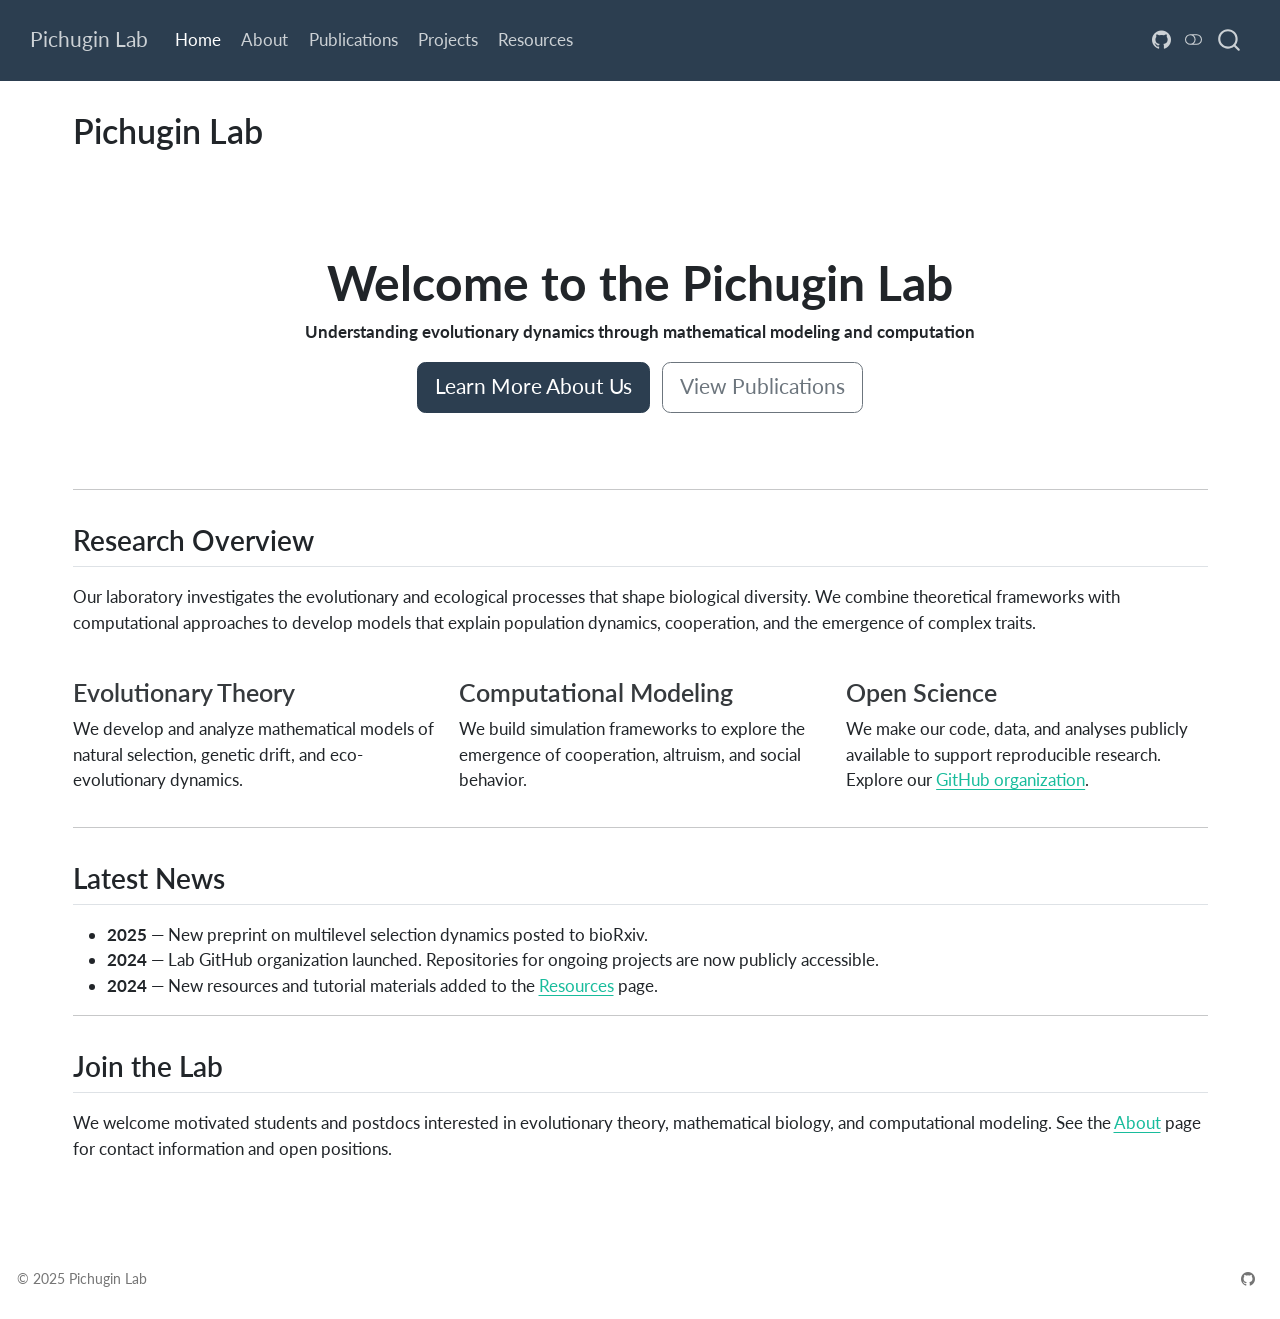
==== docs/index.html @ e521b0f9 "Add Quarto lab website with homepage, about, publications, projects, and resources pages Agent-Logs-" ====
<!DOCTYPE html>
<html xmlns="http://www.w3.org/1999/xhtml" lang="en" xml:lang="en"><head>

<meta charset="utf-8">
<meta name="generator" content="quarto-1.6.39">

<meta name="viewport" content="width=device-width, initial-scale=1.0, user-scalable=yes">


<title>Pichugin Lab</title>
<style>
code{white-space: pre-wrap;}
span.smallcaps{font-variant: small-caps;}
div.columns{display: flex; gap: min(4vw, 1.5em);}
div.column{flex: auto; overflow-x: auto;}
div.hanging-indent{margin-left: 1.5em; text-indent: -1.5em;}
ul.task-list{list-style: none;}
ul.task-list li input[type="checkbox"] {
  width: 0.8em;
  margin: 0 0.8em 0.2em -1em; /* quarto-specific, see https://github.com/quarto-dev/quarto-cli/issues/4556 */ 
  vertical-align: middle;
}
</style>


<script src="site_libs/quarto-nav/quarto-nav.js"></script>
<script src="site_libs/quarto-nav/headroom.min.js"></script>
<script src="site_libs/clipboard/clipboard.min.js"></script>
<script src="site_libs/quarto-search/autocomplete.umd.js"></script>
<script src="site_libs/quarto-search/fuse.min.js"></script>
<script src="site_libs/quarto-search/quarto-search.js"></script>
<meta name="quarto:offset" content="./">
<link href="./images/favicon.ico" rel="icon">
<script src="site_libs/quarto-html/quarto.js"></script>
<script src="site_libs/quarto-html/popper.min.js"></script>
<script src="site_libs/quarto-html/tippy.umd.min.js"></script>
<script src="site_libs/quarto-html/anchor.min.js"></script>
<link href="site_libs/quarto-html/tippy.css" rel="stylesheet">
<link href="site_libs/quarto-html/quarto-syntax-highlighting-e26003cea8cd680ca0c55a263523d882.css" rel="stylesheet" class="quarto-color-scheme" id="quarto-text-highlighting-styles">
<link href="site_libs/quarto-html/quarto-syntax-highlighting-dark-d166b450ba5a8e9f7a0ab969bf6592c1.css" rel="prefetch" class="quarto-color-scheme quarto-color-alternate" id="quarto-text-highlighting-styles">
<script src="site_libs/bootstrap/bootstrap.min.js"></script>
<link href="site_libs/bootstrap/bootstrap-icons.css" rel="stylesheet">
<link href="site_libs/bootstrap/bootstrap-6b43ec1ba5dce2156eb7570b5c48d693.min.css" rel="stylesheet" append-hash="true" class="quarto-color-scheme" id="quarto-bootstrap" data-mode="light">
<link href="site_libs/bootstrap/bootstrap-dark-d7fc1a17ae48a5821e6067694a65cfa2.min.css" rel="prefetch" append-hash="true" class="quarto-color-scheme quarto-color-alternate" id="quarto-bootstrap" data-mode="dark">
<script id="quarto-search-options" type="application/json">{
  "location": "navbar",
  "copy-button": false,
  "collapse-after": 3,
  "panel-placement": "end",
  "type": "overlay",
  "limit": 50,
  "keyboard-shortcut": [
    "f",
    "/",
    "s"
  ],
  "show-item-context": false,
  "language": {
    "search-no-results-text": "No results",
    "search-matching-documents-text": "matching documents",
    "search-copy-link-title": "Copy link to search",
    "search-hide-matches-text": "Hide additional matches",
    "search-more-match-text": "more match in this document",
    "search-more-matches-text": "more matches in this document",
    "search-clear-button-title": "Clear",
    "search-text-placeholder": "",
    "search-detached-cancel-button-title": "Cancel",
    "search-submit-button-title": "Submit",
    "search-label": "Search"
  }
}</script>


<link rel="stylesheet" href="styles.css">
</head>

<body class="nav-fixed">

<div id="quarto-search-results"></div>
  <header id="quarto-header" class="headroom fixed-top">
    <nav class="navbar navbar-expand-lg " data-bs-theme="dark">
      <div class="navbar-container container-fluid">
      <div class="navbar-brand-container mx-auto">
    <a class="navbar-brand" href="./index.html">
    <span class="navbar-title">Pichugin Lab</span>
    </a>
  </div>
            <div id="quarto-search" class="" title="Search"></div>
          <button class="navbar-toggler" type="button" data-bs-toggle="collapse" data-bs-target="#navbarCollapse" aria-controls="navbarCollapse" role="menu" aria-expanded="false" aria-label="Toggle navigation" onclick="if (window.quartoToggleHeadroom) { window.quartoToggleHeadroom(); }">
  <span class="navbar-toggler-icon"></span>
</button>
          <div class="collapse navbar-collapse" id="navbarCollapse">
            <ul class="navbar-nav navbar-nav-scroll me-auto">
  <li class="nav-item">
    <a class="nav-link active" href="./index.html" aria-current="page"> 
<span class="menu-text">Home</span></a>
  </li>  
  <li class="nav-item">
    <a class="nav-link" href="./about.html"> 
<span class="menu-text">About</span></a>
  </li>  
  <li class="nav-item">
    <a class="nav-link" href="./publications.html"> 
<span class="menu-text">Publications</span></a>
  </li>  
  <li class="nav-item">
    <a class="nav-link" href="./projects.html"> 
<span class="menu-text">Projects</span></a>
  </li>  
  <li class="nav-item">
    <a class="nav-link" href="./resources.html"> 
<span class="menu-text">Resources</span></a>
  </li>  
</ul>
            <ul class="navbar-nav navbar-nav-scroll ms-auto">
  <li class="nav-item compact">
    <a class="nav-link" href="https://github.com/Pichugin-Lab"> <i class="bi bi-github" role="img" aria-label="GitHub">
</i> 
<span class="menu-text"></span></a>
  </li>  
</ul>
          </div> <!-- /navcollapse -->
            <div class="quarto-navbar-tools">
  <a href="" class="quarto-color-scheme-toggle quarto-navigation-tool  px-1" onclick="window.quartoToggleColorScheme(); return false;" title="Toggle dark mode"><i class="bi"></i></a>
</div>
      </div> <!-- /container-fluid -->
    </nav>
</header>
<!-- content -->
<div id="quarto-content" class="quarto-container page-columns page-rows-contents page-layout-full page-navbar">
<!-- sidebar -->
<!-- margin-sidebar -->
    
<!-- main -->
<main class="content column-page" id="quarto-document-content">

<header id="title-block-header" class="quarto-title-block default">
<div class="quarto-title">
<h1 class="title">Pichugin Lab</h1>
</div>



<div class="quarto-title-meta column-page">

    
  
    
  </div>
  


</header>


<section id="welcome-to-the-pichugin-lab" class="level1 hero">
<h1>Welcome to the Pichugin Lab</h1>
<p><strong>Understanding evolutionary dynamics through mathematical modeling and computation</strong></p>
<p><a href="./about.html" class="btn btn-primary btn-lg me-2">Learn More About Us</a> <a href="./publications.html" class="btn btn-outline-secondary btn-lg">View Publications</a></p>
</section>
<hr>
<section id="research-overview" class="level2">
<h2 class="anchored" data-anchor-id="research-overview">Research Overview</h2>
<p>Our laboratory investigates the evolutionary and ecological processes that shape biological diversity. We combine theoretical frameworks with computational approaches to develop models that explain population dynamics, cooperation, and the emergence of complex traits.</p>
<div class="grid">
<section id="evolutionary-theory" class="level3 g-col-12 g-col-md-4">
<h3 class="anchored" data-anchor-id="evolutionary-theory">Evolutionary Theory</h3>
<p>We develop and analyze mathematical models of natural selection, genetic drift, and eco-evolutionary dynamics.</p>
</section>
<section id="computational-modeling" class="level3 g-col-12 g-col-md-4">
<h3 class="anchored" data-anchor-id="computational-modeling">Computational Modeling</h3>
<p>We build simulation frameworks to explore the emergence of cooperation, altruism, and social behavior.</p>
</section>
<section id="open-science" class="level3 g-col-12 g-col-md-4">
<h3 class="anchored" data-anchor-id="open-science">Open Science</h3>
<p>We make our code, data, and analyses publicly available to support reproducible research. Explore our <a href="https://github.com/Pichugin-Lab">GitHub organization</a>.</p>
</section>
</div>
<hr>
</section>
<section id="latest-news" class="level2">
<h2 class="anchored" data-anchor-id="latest-news">Latest News</h2>
<ul>
<li><strong>2025</strong> — New preprint on multilevel selection dynamics posted to bioRxiv.</li>
<li><strong>2024</strong> — Lab GitHub organization launched. Repositories for ongoing projects are now publicly accessible.</li>
<li><strong>2024</strong> — New resources and tutorial materials added to the <a href="./resources.html">Resources</a> page.</li>
</ul>
<hr>
</section>
<section id="join-the-lab" class="level2">
<h2 class="anchored" data-anchor-id="join-the-lab">Join the Lab</h2>
<p>We welcome motivated students and postdocs interested in evolutionary theory, mathematical biology, and computational modeling. See the <a href="./about.html">About</a> page for contact information and open positions.</p>


</section>

</main> <!-- /main -->
<script id="quarto-html-after-body" type="application/javascript">
window.document.addEventListener("DOMContentLoaded", function (event) {
  const toggleBodyColorMode = (bsSheetEl) => {
    const mode = bsSheetEl.getAttribute("data-mode");
    const bodyEl = window.document.querySelector("body");
    if (mode === "dark") {
      bodyEl.classList.add("quarto-dark");
      bodyEl.classList.remove("quarto-light");
    } else {
      bodyEl.classList.add("quarto-light");
      bodyEl.classList.remove("quarto-dark");
    }
  }
  const toggleBodyColorPrimary = () => {
    const bsSheetEl = window.document.querySelector("link#quarto-bootstrap");
    if (bsSheetEl) {
      toggleBodyColorMode(bsSheetEl);
    }
  }
  toggleBodyColorPrimary();  
  const disableStylesheet = (stylesheets) => {
    for (let i=0; i < stylesheets.length; i++) {
      const stylesheet = stylesheets[i];
      stylesheet.rel = 'prefetch';
    }
  }
  const enableStylesheet = (stylesheets) => {
    for (let i=0; i < stylesheets.length; i++) {
      const stylesheet = stylesheets[i];
      stylesheet.rel = 'stylesheet';
    }
  }
  const manageTransitions = (selector, allowTransitions) => {
    const els = window.document.querySelectorAll(selector);
    for (let i=0; i < els.length; i++) {
      const el = els[i];
      if (allowTransitions) {
        el.classList.remove('notransition');
      } else {
        el.classList.add('notransition');
      }
    }
  }
  const toggleGiscusIfUsed = (isAlternate, darkModeDefault) => {
    const baseTheme = document.querySelector('#giscus-base-theme')?.value ?? 'light';
    const alternateTheme = document.querySelector('#giscus-alt-theme')?.value ?? 'dark';
    let newTheme = '';
    if(darkModeDefault) {
      newTheme = isAlternate ? baseTheme : alternateTheme;
    } else {
      newTheme = isAlternate ? alternateTheme : baseTheme;
    }
    const changeGiscusTheme = () => {
      // From: https://github.com/giscus/giscus/issues/336
      const sendMessage = (message) => {
        const iframe = document.querySelector('iframe.giscus-frame');
        if (!iframe) return;
        iframe.contentWindow.postMessage({ giscus: message }, 'https://giscus.app');
      }
      sendMessage({
        setConfig: {
          theme: newTheme
        }
      });
    }
    const isGiscussLoaded = window.document.querySelector('iframe.giscus-frame') !== null;
    if (isGiscussLoaded) {
      changeGiscusTheme();
    }
  }
  const toggleColorMode = (alternate) => {
    // Switch the stylesheets
    const alternateStylesheets = window.document.querySelectorAll('link.quarto-color-scheme.quarto-color-alternate');
    manageTransitions('#quarto-margin-sidebar .nav-link', false);
    if (alternate) {
      enableStylesheet(alternateStylesheets);
      for (const sheetNode of alternateStylesheets) {
        if (sheetNode.id === "quarto-bootstrap") {
          toggleBodyColorMode(sheetNode);
        }
      }
    } else {
      disableStylesheet(alternateStylesheets);
      toggleBodyColorPrimary();
    }
    manageTransitions('#quarto-margin-sidebar .nav-link', true);
    // Switch the toggles
    const toggles = window.document.querySelectorAll('.quarto-color-scheme-toggle');
    for (let i=0; i < toggles.length; i++) {
      const toggle = toggles[i];
      if (toggle) {
        if (alternate) {
          toggle.classList.add("alternate");     
        } else {
          toggle.classList.remove("alternate");
        }
      }
    }
    // Hack to workaround the fact that safari doesn't
    // properly recolor the scrollbar when toggling (#1455)
    if (navigator.userAgent.indexOf('Safari') > 0 && navigator.userAgent.indexOf('Chrome') == -1) {
      manageTransitions("body", false);
      window.scrollTo(0, 1);
      setTimeout(() => {
        window.scrollTo(0, 0);
        manageTransitions("body", true);
      }, 40);  
    }
  }
  const isFileUrl = () => { 
    return window.location.protocol === 'file:';
  }
  const hasAlternateSentinel = () => {  
    let styleSentinel = getColorSchemeSentinel();
    if (styleSentinel !== null) {
      return styleSentinel === "alternate";
    } else {
      return false;
    }
  }
  const setStyleSentinel = (alternate) => {
    const value = alternate ? "alternate" : "default";
    if (!isFileUrl()) {
      window.localStorage.setItem("quarto-color-scheme", value);
    } else {
      localAlternateSentinel = value;
    }
  }
  const getColorSchemeSentinel = () => {
    if (!isFileUrl()) {
      const storageValue = window.localStorage.getItem("quarto-color-scheme");
      return storageValue != null ? storageValue : localAlternateSentinel;
    } else {
      return localAlternateSentinel;
    }
  }
  const darkModeDefault = false;
  let localAlternateSentinel = darkModeDefault ? 'alternate' : 'default';
  // Dark / light mode switch
  window.quartoToggleColorScheme = () => {
    // Read the current dark / light value 
    let toAlternate = !hasAlternateSentinel();
    toggleColorMode(toAlternate);
    setStyleSentinel(toAlternate);
    toggleGiscusIfUsed(toAlternate, darkModeDefault);
  };
  // Ensure there is a toggle, if there isn't float one in the top right
  if (window.document.querySelector('.quarto-color-scheme-toggle') === null) {
    const a = window.document.createElement('a');
    a.classList.add('top-right');
    a.classList.add('quarto-color-scheme-toggle');
    a.href = "";
    a.onclick = function() { try { window.quartoToggleColorScheme(); } catch {} return false; };
    const i = window.document.createElement("i");
    i.classList.add('bi');
    a.appendChild(i);
    window.document.body.appendChild(a);
  }
  // Switch to dark mode if need be
  if (hasAlternateSentinel()) {
    toggleColorMode(true);
  } else {
    toggleColorMode(false);
  }
  const icon = "";
  const anchorJS = new window.AnchorJS();
  anchorJS.options = {
    placement: 'right',
    icon: icon
  };
  anchorJS.add('.anchored');
  const isCodeAnnotation = (el) => {
    for (const clz of el.classList) {
      if (clz.startsWith('code-annotation-')) {                     
        return true;
      }
    }
    return false;
  }
  const onCopySuccess = function(e) {
    // button target
    const button = e.trigger;
    // don't keep focus
    button.blur();
    // flash "checked"
    button.classList.add('code-copy-button-checked');
    var currentTitle = button.getAttribute("title");
    button.setAttribute("title", "Copied!");
    let tooltip;
    if (window.bootstrap) {
      button.setAttribute("data-bs-toggle", "tooltip");
      button.setAttribute("data-bs-placement", "left");
      button.setAttribute("data-bs-title", "Copied!");
      tooltip = new bootstrap.Tooltip(button, 
        { trigger: "manual", 
          customClass: "code-copy-button-tooltip",
          offset: [0, -8]});
      tooltip.show();    
    }
    setTimeout(function() {
      if (tooltip) {
        tooltip.hide();
        button.removeAttribute("data-bs-title");
        button.removeAttribute("data-bs-toggle");
        button.removeAttribute("data-bs-placement");
      }
      button.setAttribute("title", currentTitle);
      button.classList.remove('code-copy-button-checked');
    }, 1000);
    // clear code selection
    e.clearSelection();
  }
  const getTextToCopy = function(trigger) {
      const codeEl = trigger.previousElementSibling.cloneNode(true);
      for (const childEl of codeEl.children) {
        if (isCodeAnnotation(childEl)) {
          childEl.remove();
        }
      }
      return codeEl.innerText;
  }
  const clipboard = new window.ClipboardJS('.code-copy-button:not([data-in-quarto-modal])', {
    text: getTextToCopy
  });
  clipboard.on('success', onCopySuccess);
  if (window.document.getElementById('quarto-embedded-source-code-modal')) {
    const clipboardModal = new window.ClipboardJS('.code-copy-button[data-in-quarto-modal]', {
      text: getTextToCopy,
      container: window.document.getElementById('quarto-embedded-source-code-modal')
    });
    clipboardModal.on('success', onCopySuccess);
  }
    var localhostRegex = new RegExp(/^(?:http|https):\/\/localhost\:?[0-9]*\//);
    var mailtoRegex = new RegExp(/^mailto:/);
      var filterRegex = new RegExp('/' + window.location.host + '/');
    var isInternal = (href) => {
        return filterRegex.test(href) || localhostRegex.test(href) || mailtoRegex.test(href);
    }
    // Inspect non-navigation links and adorn them if external
 	var links = window.document.querySelectorAll('a[href]:not(.nav-link):not(.navbar-brand):not(.toc-action):not(.sidebar-link):not(.sidebar-item-toggle):not(.pagination-link):not(.no-external):not([aria-hidden]):not(.dropdown-item):not(.quarto-navigation-tool):not(.about-link)');
    for (var i=0; i<links.length; i++) {
      const link = links[i];
      if (!isInternal(link.href)) {
        // undo the damage that might have been done by quarto-nav.js in the case of
        // links that we want to consider external
        if (link.dataset.originalHref !== undefined) {
          link.href = link.dataset.originalHref;
        }
      }
    }
  function tippyHover(el, contentFn, onTriggerFn, onUntriggerFn) {
    const config = {
      allowHTML: true,
      maxWidth: 500,
      delay: 100,
      arrow: false,
      appendTo: function(el) {
          return el.parentElement;
      },
      interactive: true,
      interactiveBorder: 10,
      theme: 'quarto',
      placement: 'bottom-start',
    };
    if (contentFn) {
      config.content = contentFn;
    }
    if (onTriggerFn) {
      config.onTrigger = onTriggerFn;
    }
    if (onUntriggerFn) {
      config.onUntrigger = onUntriggerFn;
    }
    window.tippy(el, config); 
  }
  const noterefs = window.document.querySelectorAll('a[role="doc-noteref"]');
  for (var i=0; i<noterefs.length; i++) {
    const ref = noterefs[i];
    tippyHover(ref, function() {
      // use id or data attribute instead here
      let href = ref.getAttribute('data-footnote-href') || ref.getAttribute('href');
      try { href = new URL(href).hash; } catch {}
      const id = href.replace(/^#\/?/, "");
      const note = window.document.getElementById(id);
      if (note) {
        return note.innerHTML;
      } else {
        return "";
      }
    });
  }
  const xrefs = window.document.querySelectorAll('a.quarto-xref');
  const processXRef = (id, note) => {
    // Strip column container classes
    const stripColumnClz = (el) => {
      el.classList.remove("page-full", "page-columns");
      if (el.children) {
        for (const child of el.children) {
          stripColumnClz(child);
        }
      }
    }
    stripColumnClz(note)
    if (id === null || id.startsWith('sec-')) {
      // Special case sections, only their first couple elements
      const container = document.createElement("div");
      if (note.children && note.children.length > 2) {
        container.appendChild(note.children[0].cloneNode(true));
        for (let i = 1; i < note.children.length; i++) {
          const child = note.children[i];
          if (child.tagName === "P" && child.innerText === "") {
            continue;
          } else {
            container.appendChild(child.cloneNode(true));
            break;
          }
        }
        if (window.Quarto?.typesetMath) {
          window.Quarto.typesetMath(container);
        }
        return container.innerHTML
      } else {
        if (window.Quarto?.typesetMath) {
          window.Quarto.typesetMath(note);
        }
        return note.innerHTML;
      }
    } else {
      // Remove any anchor links if they are present
      const anchorLink = note.querySelector('a.anchorjs-link');
      if (anchorLink) {
        anchorLink.remove();
      }
      if (window.Quarto?.typesetMath) {
        window.Quarto.typesetMath(note);
      }
      if (note.classList.contains("callout")) {
        return note.outerHTML;
      } else {
        return note.innerHTML;
      }
    }
  }
  for (var i=0; i<xrefs.length; i++) {
    const xref = xrefs[i];
    tippyHover(xref, undefined, function(instance) {
      instance.disable();
      let url = xref.getAttribute('href');
      let hash = undefined; 
      if (url.startsWith('#')) {
        hash = url;
      } else {
        try { hash = new URL(url).hash; } catch {}
      }
      if (hash) {
        const id = hash.replace(/^#\/?/, "");
        const note = window.document.getElementById(id);
        if (note !== null) {
          try {
            const html = processXRef(id, note.cloneNode(true));
            instance.setContent(html);
          } finally {
            instance.enable();
            instance.show();
          }
        } else {
          // See if we can fetch this
          fetch(url.split('#')[0])
          .then(res => res.text())
          .then(html => {
            const parser = new DOMParser();
            const htmlDoc = parser.parseFromString(html, "text/html");
            const note = htmlDoc.getElementById(id);
            if (note !== null) {
              const html = processXRef(id, note);
              instance.setContent(html);
            } 
          }).finally(() => {
            instance.enable();
            instance.show();
          });
        }
      } else {
        // See if we can fetch a full url (with no hash to target)
        // This is a special case and we should probably do some content thinning / targeting
        fetch(url)
        .then(res => res.text())
        .then(html => {
          const parser = new DOMParser();
          const htmlDoc = parser.parseFromString(html, "text/html");
          const note = htmlDoc.querySelector('main.content');
          if (note !== null) {
            // This should only happen for chapter cross references
            // (since there is no id in the URL)
            // remove the first header
            if (note.children.length > 0 && note.children[0].tagName === "HEADER") {
              note.children[0].remove();
            }
            const html = processXRef(null, note);
            instance.setContent(html);
          } 
        }).finally(() => {
          instance.enable();
          instance.show();
        });
      }
    }, function(instance) {
    });
  }
      let selectedAnnoteEl;
      const selectorForAnnotation = ( cell, annotation) => {
        let cellAttr = 'data-code-cell="' + cell + '"';
        let lineAttr = 'data-code-annotation="' +  annotation + '"';
        const selector = 'span[' + cellAttr + '][' + lineAttr + ']';
        return selector;
      }
      const selectCodeLines = (annoteEl) => {
        const doc = window.document;
        const targetCell = annoteEl.getAttribute("data-target-cell");
        const targetAnnotation = annoteEl.getAttribute("data-target-annotation");
        const annoteSpan = window.document.querySelector(selectorForAnnotation(targetCell, targetAnnotation));
        const lines = annoteSpan.getAttribute("data-code-lines").split(",");
        const lineIds = lines.map((line) => {
          return targetCell + "-" + line;
        })
        let top = null;
        let height = null;
        let parent = null;
        if (lineIds.length > 0) {
            //compute the position of the single el (top and bottom and make a div)
            const el = window.document.getElementById(lineIds[0]);
            top = el.offsetTop;
            height = el.offsetHeight;
            parent = el.parentElement.parentElement;
          if (lineIds.length > 1) {
            const lastEl = window.document.getElementById(lineIds[lineIds.length - 1]);
            const bottom = lastEl.offsetTop + lastEl.offsetHeight;
            height = bottom - top;
          }
          if (top !== null && height !== null && parent !== null) {
            // cook up a div (if necessary) and position it 
            let div = window.document.getElementById("code-annotation-line-highlight");
            if (div === null) {
              div = window.document.createElement("div");
              div.setAttribute("id", "code-annotation-line-highlight");
              div.style.position = 'absolute';
              parent.appendChild(div);
            }
            div.style.top = top - 2 + "px";
            div.style.height = height + 4 + "px";
            div.style.left = 0;
            let gutterDiv = window.document.getElementById("code-annotation-line-highlight-gutter");
            if (gutterDiv === null) {
              gutterDiv = window.document.createElement("div");
              gutterDiv.setAttribute("id", "code-annotation-line-highlight-gutter");
              gutterDiv.style.position = 'absolute';
              const codeCell = window.document.getElementById(targetCell);
              const gutter = codeCell.querySelector('.code-annotation-gutter');
              gutter.appendChild(gutterDiv);
            }
            gutterDiv.style.top = top - 2 + "px";
            gutterDiv.style.height = height + 4 + "px";
          }
          selectedAnnoteEl = annoteEl;
        }
      };
      const unselectCodeLines = () => {
        const elementsIds = ["code-annotation-line-highlight", "code-annotation-line-highlight-gutter"];
        elementsIds.forEach((elId) => {
          const div = window.document.getElementById(elId);
          if (div) {
            div.remove();
          }
        });
        selectedAnnoteEl = undefined;
      };
        // Handle positioning of the toggle
    window.addEventListener(
      "resize",
      throttle(() => {
        elRect = undefined;
        if (selectedAnnoteEl) {
          selectCodeLines(selectedAnnoteEl);
        }
      }, 10)
    );
    function throttle(fn, ms) {
    let throttle = false;
    let timer;
      return (...args) => {
        if(!throttle) { // first call gets through
            fn.apply(this, args);
            throttle = true;
        } else { // all the others get throttled
            if(timer) clearTimeout(timer); // cancel #2
            timer = setTimeout(() => {
              fn.apply(this, args);
              timer = throttle = false;
            }, ms);
        }
      };
    }
      // Attach click handler to the DT
      const annoteDls = window.document.querySelectorAll('dt[data-target-cell]');
      for (const annoteDlNode of annoteDls) {
        annoteDlNode.addEventListener('click', (event) => {
          const clickedEl = event.target;
          if (clickedEl !== selectedAnnoteEl) {
            unselectCodeLines();
            const activeEl = window.document.querySelector('dt[data-target-cell].code-annotation-active');
            if (activeEl) {
              activeEl.classList.remove('code-annotation-active');
            }
            selectCodeLines(clickedEl);
            clickedEl.classList.add('code-annotation-active');
          } else {
            // Unselect the line
            unselectCodeLines();
            clickedEl.classList.remove('code-annotation-active');
          }
        });
      }
  const findCites = (el) => {
    const parentEl = el.parentElement;
    if (parentEl) {
      const cites = parentEl.dataset.cites;
      if (cites) {
        return {
          el,
          cites: cites.split(' ')
        };
      } else {
        return findCites(el.parentElement)
      }
    } else {
      return undefined;
    }
  };
  var bibliorefs = window.document.querySelectorAll('a[role="doc-biblioref"]');
  for (var i=0; i<bibliorefs.length; i++) {
    const ref = bibliorefs[i];
    const citeInfo = findCites(ref);
    if (citeInfo) {
      tippyHover(citeInfo.el, function() {
        var popup = window.document.createElement('div');
        citeInfo.cites.forEach(function(cite) {
          var citeDiv = window.document.createElement('div');
          citeDiv.classList.add('hanging-indent');
          citeDiv.classList.add('csl-entry');
          var biblioDiv = window.document.getElementById('ref-' + cite);
          if (biblioDiv) {
            citeDiv.innerHTML = biblioDiv.innerHTML;
          }
          popup.appendChild(citeDiv);
        });
        return popup.innerHTML;
      });
    }
  }
});
</script>
</div> <!-- /content -->
<footer class="footer">
  <div class="nav-footer">
    <div class="nav-footer-left">
<p>© 2025 Pichugin Lab</p>
</div>   
    <div class="nav-footer-center">
      &nbsp;
    </div>
    <div class="nav-footer-right">
      <ul class="footer-items list-unstyled">
    <li class="nav-item compact">
    <a class="nav-link" href="https://github.com/Pichugin-Lab">
      <i class="bi bi-github" role="img">
</i> 
    </a>
  </li>  
</ul>
    </div>
  </div>
</footer>




</body></html>
---- docs/site_libs/quarto-html/tippy.css ----
.tippy-box[data-animation=fade][data-state=hidden]{opacity:0}[data-tippy-root]{max-width:calc(100vw - 10px)}.tippy-box{position:relative;background-color:#333;color:#fff;border-radius:4px;font-size:14px;line-height:1.4;white-space:normal;outline:0;transition-property:transform,visibility,opacity}.tippy-box[data-placement^=top]>.tippy-arrow{bottom:0}.tippy-box[data-placement^=top]>.tippy-arrow:before{bottom:-7px;left:0;border-width:8px 8px 0;border-top-color:initial;transform-origin:center top}.tippy-box[data-placement^=bottom]>.tippy-arrow{top:0}.tippy-box[data-placement^=bottom]>.tippy-arrow:before{top:-7px;left:0;border-width:0 8px 8px;border-bottom-color:initial;transform-origin:center bottom}.tippy-box[data-placement^=left]>.tippy-arrow{right:0}.tippy-box[data-placement^=left]>.tippy-arrow:before{border-width:8px 0 8px 8px;border-left-color:initial;right:-7px;transform-origin:center left}.tippy-box[data-placement^=right]>.tippy-arrow{left:0}.tippy-box[data-placement^=right]>.tippy-arrow:before{left:-7px;border-width:8px 8px 8px 0;border-right-color:initial;transform-origin:center right}.tippy-box[data-inertia][data-state=visible]{transition-timing-function:cubic-bezier(.54,1.5,.38,1.11)}.tippy-arrow{width:16px;height:16px;color:#333}.tippy-arrow:before{content:"";position:absolute;border-color:transparent;border-style:solid}.tippy-content{position:relative;padding:5px 9px;z-index:1}
---- docs/site_libs/quarto-html/quarto-syntax-highlighting-e26003cea8cd680ca0c55a263523d882.css ----
/* quarto syntax highlight colors */
:root {
  --quarto-hl-ot-color: #003B4F;
  --quarto-hl-at-color: #657422;
  --quarto-hl-ss-color: #20794D;
  --quarto-hl-an-color: #5E5E5E;
  --quarto-hl-fu-color: #4758AB;
  --quarto-hl-st-color: #20794D;
  --quarto-hl-cf-color: #003B4F;
  --quarto-hl-op-color: #5E5E5E;
  --quarto-hl-er-color: #AD0000;
  --quarto-hl-bn-color: #AD0000;
  --quarto-hl-al-color: #AD0000;
  --quarto-hl-va-color: #111111;
  --quarto-hl-bu-color: inherit;
  --quarto-hl-ex-color: inherit;
  --quarto-hl-pp-color: #AD0000;
  --quarto-hl-in-color: #5E5E5E;
  --quarto-hl-vs-color: #20794D;
  --quarto-hl-wa-color: #5E5E5E;
  --quarto-hl-do-color: #5E5E5E;
  --quarto-hl-im-color: #00769E;
  --quarto-hl-ch-color: #20794D;
  --quarto-hl-dt-color: #AD0000;
  --quarto-hl-fl-color: #AD0000;
  --quarto-hl-co-color: #5E5E5E;
  --quarto-hl-cv-color: #5E5E5E;
  --quarto-hl-cn-color: #8f5902;
  --quarto-hl-sc-color: #5E5E5E;
  --quarto-hl-dv-color: #AD0000;
  --quarto-hl-kw-color: #003B4F;
}

/* other quarto variables */
:root {
  --quarto-font-monospace: SFMono-Regular, Menlo, Monaco, Consolas, "Liberation Mono", "Courier New", monospace;
}

pre > code.sourceCode > span {
  color: #003B4F;
}

code span {
  color: #003B4F;
}

code.sourceCode > span {
  color: #003B4F;
}

div.sourceCode,
div.sourceCode pre.sourceCode {
  color: #003B4F;
}

code span.ot {
  color: #003B4F;
  font-style: inherit;
}

code span.at {
  color: #657422;
  font-style: inherit;
}

code span.ss {
  color: #20794D;
  font-style: inherit;
}

code span.an {
  color: #5E5E5E;
  font-style: inherit;
}

code span.fu {
  color: #4758AB;
  font-style: inherit;
}

code span.st {
  color: #20794D;
  font-style: inherit;
}

code span.cf {
  color: #003B4F;
  font-weight: bold;
  font-style: inherit;
}

code span.op {
  color: #5E5E5E;
  font-style: inherit;
}

code span.er {
  color: #AD0000;
  font-style: inherit;
}

code span.bn {
  color: #AD0000;
  font-style: inherit;
}

code span.al {
  color: #AD0000;
  font-style: inherit;
}

code span.va {
  color: #111111;
  font-style: inherit;
}

code span.bu {
  font-style: inherit;
}

code span.ex {
  font-style: inherit;
}

code span.pp {
  color: #AD0000;
  font-style: inherit;
}

code span.in {
  color: #5E5E5E;
  font-style: inherit;
}

code span.vs {
  color: #20794D;
  font-style: inherit;
}

code span.wa {
  color: #5E5E5E;
  font-style: italic;
}

code span.do {
  color: #5E5E5E;
  font-style: italic;
}

code span.im {
  color: #00769E;
  font-style: inherit;
}

code span.ch {
  color: #20794D;
  font-style: inherit;
}

code span.dt {
  color: #AD0000;
  font-style: inherit;
}

code span.fl {
  color: #AD0000;
  font-style: inherit;
}

code span.co {
  color: #5E5E5E;
  font-style: inherit;
}

code span.cv {
  color: #5E5E5E;
  font-style: italic;
}

code span.cn {
  color: #8f5902;
  font-style: inherit;
}

code span.sc {
  color: #5E5E5E;
  font-style: inherit;
}

code span.dv {
  color: #AD0000;
  font-style: inherit;
}

code span.kw {
  color: #003B4F;
  font-weight: bold;
  font-style: inherit;
}

.prevent-inlining {
  content: "</";
}

/*# sourceMappingURL=e90e9ab646ea9b1aaa61e089606e0f97.css.map */
---- docs/site_libs/quarto-html/quarto-syntax-highlighting-dark-d166b450ba5a8e9f7a0ab969bf6592c1.css ----
/* quarto syntax highlight colors */
:root {
  --quarto-hl-al-color: #f07178;
  --quarto-hl-an-color: #d4d0ab;
  --quarto-hl-at-color: #00e0e0;
  --quarto-hl-bn-color: #d4d0ab;
  --quarto-hl-bu-color: #abe338;
  --quarto-hl-ch-color: #abe338;
  --quarto-hl-co-color: #f8f8f2;
  --quarto-hl-cv-color: #ffd700;
  --quarto-hl-cn-color: #ffd700;
  --quarto-hl-cf-color: #ffa07a;
  --quarto-hl-dt-color: #ffa07a;
  --quarto-hl-dv-color: #d4d0ab;
  --quarto-hl-do-color: #f8f8f2;
  --quarto-hl-er-color: #f07178;
  --quarto-hl-ex-color: #00e0e0;
  --quarto-hl-fl-color: #d4d0ab;
  --quarto-hl-fu-color: #ffa07a;
  --quarto-hl-im-color: #abe338;
  --quarto-hl-in-color: #d4d0ab;
  --quarto-hl-kw-color: #ffa07a;
  --quarto-hl-op-color: #ffa07a;
  --quarto-hl-ot-color: #00e0e0;
  --quarto-hl-pp-color: #dcc6e0;
  --quarto-hl-re-color: #00e0e0;
  --quarto-hl-sc-color: #abe338;
  --quarto-hl-ss-color: #abe338;
  --quarto-hl-st-color: #abe338;
  --quarto-hl-va-color: #00e0e0;
  --quarto-hl-vs-color: #abe338;
  --quarto-hl-wa-color: #dcc6e0;
}

/* other quarto variables */
:root {
  --quarto-font-monospace: SFMono-Regular, Menlo, Monaco, Consolas, "Liberation Mono", "Courier New", monospace;
}

code span.al {
  background-color: #2a0f15;
  font-weight: bold;
  color: #f07178;
}

code span.an {
  color: #d4d0ab;
}

code span.at {
  color: #00e0e0;
}

code span.bn {
  color: #d4d0ab;
}

code span.bu {
  color: #abe338;
}

code span.ch {
  color: #abe338;
}

code span.co {
  font-style: italic;
  color: #f8f8f2;
}

code span.cv {
  color: #ffd700;
}

code span.cn {
  color: #ffd700;
}

code span.cf {
  font-weight: bold;
  color: #ffa07a;
}

code span.dt {
  color: #ffa07a;
}

code span.dv {
  color: #d4d0ab;
}

code span.do {
  color: #f8f8f2;
}

code span.er {
  color: #f07178;
  text-decoration: underline;
}

code span.ex {
  font-weight: bold;
  color: #00e0e0;
}

code span.fl {
  color: #d4d0ab;
}

code span.fu {
  color: #ffa07a;
}

code span.im {
  color: #abe338;
}

code span.in {
  color: #d4d0ab;
}

code span.kw {
  font-weight: bold;
  color: #ffa07a;
}

pre > code.sourceCode > span {
  color: #f8f8f2;
}

code span {
  color: #f8f8f2;
}

code.sourceCode > span {
  color: #f8f8f2;
}

div.sourceCode,
div.sourceCode pre.sourceCode {
  color: #f8f8f2;
}

code span.op {
  color: #ffa07a;
}

code span.ot {
  color: #00e0e0;
}

code span.pp {
  color: #dcc6e0;
}

code span.re {
  background-color: #f8f8f2;
  color: #00e0e0;
}

code span.sc {
  color: #abe338;
}

code span.ss {
  color: #abe338;
}

code span.st {
  color: #abe338;
}

code span.va {
  color: #00e0e0;
}

code span.vs {
  color: #abe338;
}

code span.wa {
  color: #dcc6e0;
}

.prevent-inlining {
  content: "</";
}

/*# sourceMappingURL=72bb05760472c1bb0bbb1d76e21bc2a0.css.map */
---- docs/styles.css ----
/* Pichugin Lab — custom styles */

/* ── Navbar ── */
.navbar {
  border-bottom: 2px solid var(--bs-primary);
}

/* ── Hero / landing section ── */
.hero {
  padding: 3rem 0 2.5rem;
  text-align: center;
}

.hero h1 {
  font-size: 2.8rem;
  font-weight: 700;
  margin-bottom: 0.5rem;
}

.hero .lead {
  font-size: 1.25rem;
  color: #555;
}

/* ── Cards ── */
.card {
  transition: box-shadow 0.2s ease;
}

.card:hover {
  box-shadow: 0 4px 16px rgba(0, 0, 0, 0.12);
}

/* ── Section headings ── */
h2.section-title {
  border-bottom: 2px solid var(--bs-primary);
  padding-bottom: 0.4rem;
  margin-bottom: 1.5rem;
}

/* ── Publication list ── */
.publication-entry {
  margin-bottom: 1.5rem;
  padding-bottom: 1.5rem;
  border-bottom: 1px solid #dee2e6;
}

.publication-entry:last-child {
  border-bottom: none;
}

/* ── Resource badges ── */
.badge-resource {
  font-size: 0.75rem;
  margin-right: 4px;
}
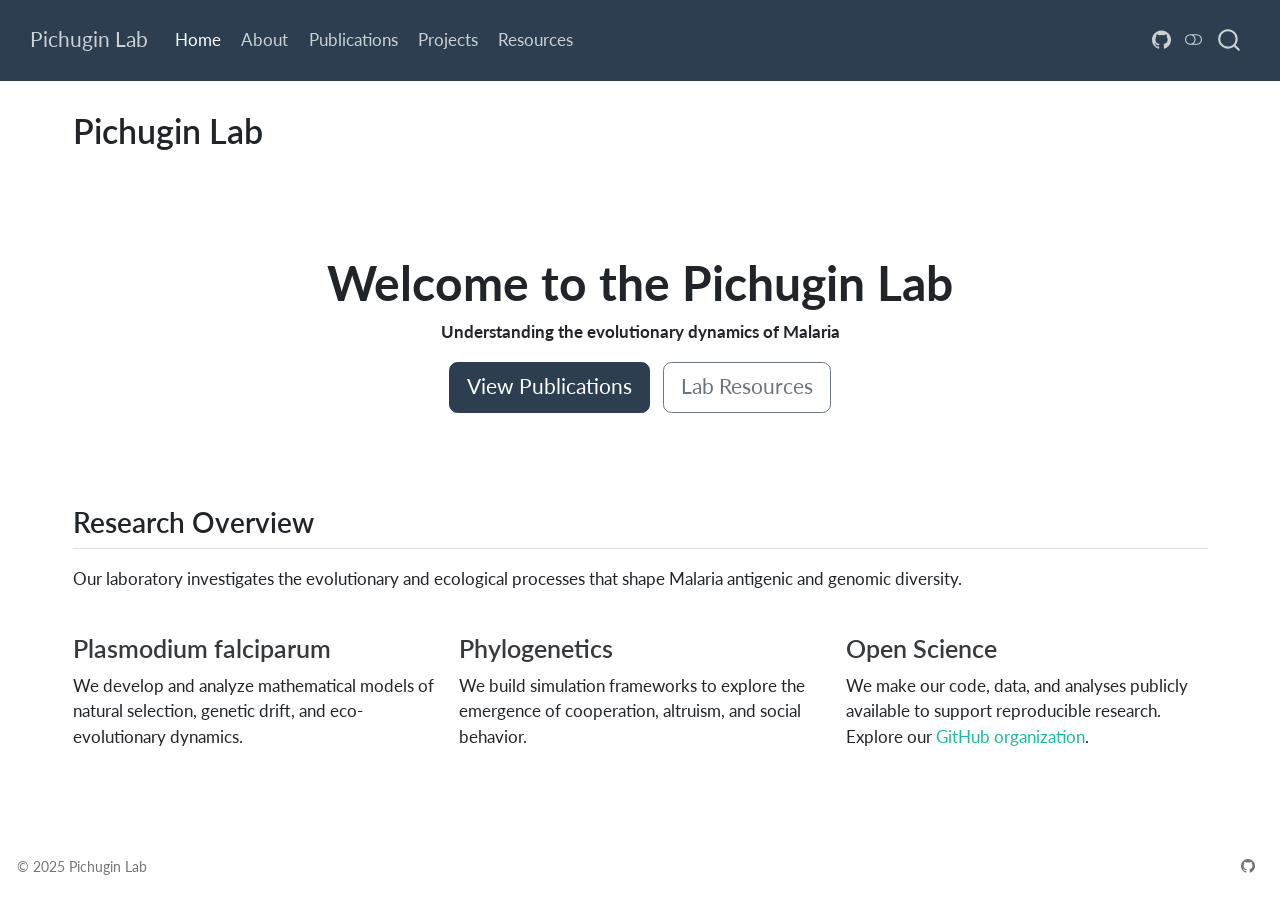
==== commit a8d4db52: "add resources" ====
--- a/docs/index.html
+++ b/docs/index.html
@@ -2,7 +2,7 @@
 <html xmlns="http://www.w3.org/1999/xhtml" lang="en" xml:lang="en"><head>
 
 <meta charset="utf-8">
-<meta name="generator" content="quarto-1.6.39">
+<meta name="generator" content="quarto-1.6.37">
 
 <meta name="viewport" content="width=device-width, initial-scale=1.0, user-scalable=yes">
 
@@ -36,12 +36,12 @@
 <script src="site_libs/quarto-html/tippy.umd.min.js"></script>
 <script src="site_libs/quarto-html/anchor.min.js"></script>
 <link href="site_libs/quarto-html/tippy.css" rel="stylesheet">
-<link href="site_libs/quarto-html/quarto-syntax-highlighting-e26003cea8cd680ca0c55a263523d882.css" rel="stylesheet" class="quarto-color-scheme" id="quarto-text-highlighting-styles">
-<link href="site_libs/quarto-html/quarto-syntax-highlighting-dark-d166b450ba5a8e9f7a0ab969bf6592c1.css" rel="prefetch" class="quarto-color-scheme quarto-color-alternate" id="quarto-text-highlighting-styles">
+<link href="site_libs/quarto-html/quarto-syntax-highlighting-29e2c20b02301cfff04dc8050bf30c7e.css" rel="stylesheet" class="quarto-color-scheme" id="quarto-text-highlighting-styles">
+<link href="site_libs/quarto-html/quarto-syntax-highlighting-dark-43df0d6f53b733b42d37fa7808e17715.css" rel="prefetch" class="quarto-color-scheme quarto-color-alternate" id="quarto-text-highlighting-styles">
 <script src="site_libs/bootstrap/bootstrap.min.js"></script>
 <link href="site_libs/bootstrap/bootstrap-icons.css" rel="stylesheet">
-<link href="site_libs/bootstrap/bootstrap-6b43ec1ba5dce2156eb7570b5c48d693.min.css" rel="stylesheet" append-hash="true" class="quarto-color-scheme" id="quarto-bootstrap" data-mode="light">
-<link href="site_libs/bootstrap/bootstrap-dark-d7fc1a17ae48a5821e6067694a65cfa2.min.css" rel="prefetch" append-hash="true" class="quarto-color-scheme quarto-color-alternate" id="quarto-bootstrap" data-mode="dark">
+<link href="site_libs/bootstrap/bootstrap-c473d3839dde5e63c4851e378c96097d.min.css" rel="stylesheet" append-hash="true" class="quarto-color-scheme" id="quarto-bootstrap" data-mode="light">
+<link href="site_libs/bootstrap/bootstrap-dark-d1e6b0c1635ace7e0b45666e6138108b.min.css" rel="prefetch" append-hash="true" class="quarto-color-scheme quarto-color-alternate" id="quarto-bootstrap" data-mode="dark">
 <script id="quarto-search-options" type="application/json">{
   "location": "navbar",
   "copy-button": false,
@@ -155,20 +155,19 @@
 
 <section id="welcome-to-the-pichugin-lab" class="level1 hero">
 <h1>Welcome to the Pichugin Lab</h1>
-<p><strong>Understanding evolutionary dynamics through mathematical modeling and computation</strong></p>
-<p><a href="./about.html" class="btn btn-primary btn-lg me-2">Learn More About Us</a> <a href="./publications.html" class="btn btn-outline-secondary btn-lg">View Publications</a></p>
+<p><strong>Understanding the evolutionary dynamics of Malaria</strong></p>
+<p><a href="./publications.html" class="btn btn-primary btn-lg me-2">View Publications</a> <a href="./resources.html" class="btn btn-outline-secondary btn-lg">Lab Resources</a></p>
 </section>
-<hr>
 <section id="research-overview" class="level2">
 <h2 class="anchored" data-anchor-id="research-overview">Research Overview</h2>
-<p>Our laboratory investigates the evolutionary and ecological processes that shape biological diversity. We combine theoretical frameworks with computational approaches to develop models that explain population dynamics, cooperation, and the emergence of complex traits.</p>
+<p>Our laboratory investigates the evolutionary and ecological processes that shape Malaria antigenic and genomic diversity.</p>
 <div class="grid">
-<section id="evolutionary-theory" class="level3 g-col-12 g-col-md-4">
-<h3 class="anchored" data-anchor-id="evolutionary-theory">Evolutionary Theory</h3>
+<section id="plasmodium-falciparum" class="level3 g-col-12 g-col-md-4">
+<h3 class="anchored" data-anchor-id="plasmodium-falciparum">Plasmodium falciparum</h3>
 <p>We develop and analyze mathematical models of natural selection, genetic drift, and eco-evolutionary dynamics.</p>
 </section>
-<section id="computational-modeling" class="level3 g-col-12 g-col-md-4">
-<h3 class="anchored" data-anchor-id="computational-modeling">Computational Modeling</h3>
+<section id="phylogenetics" class="level3 g-col-12 g-col-md-4">
+<h3 class="anchored" data-anchor-id="phylogenetics">Phylogenetics</h3>
 <p>We build simulation frameworks to explore the emergence of cooperation, altruism, and social behavior.</p>
 </section>
 <section id="open-science" class="level3 g-col-12 g-col-md-4">
@@ -176,20 +175,6 @@
 <p>We make our code, data, and analyses publicly available to support reproducible research. Explore our <a href="https://github.com/Pichugin-Lab">GitHub organization</a>.</p>
 </section>
 </div>
-<hr>
-</section>
-<section id="latest-news" class="level2">
-<h2 class="anchored" data-anchor-id="latest-news">Latest News</h2>
-<ul>
-<li><strong>2025</strong> — New preprint on multilevel selection dynamics posted to bioRxiv.</li>
-<li><strong>2024</strong> — Lab GitHub organization launched. Repositories for ongoing projects are now publicly accessible.</li>
-<li><strong>2024</strong> — New resources and tutorial materials added to the <a href="./resources.html">Resources</a> page.</li>
-</ul>
-<hr>
-</section>
-<section id="join-the-lab" class="level2">
-<h2 class="anchored" data-anchor-id="join-the-lab">Join the Lab</h2>
-<p>We welcome motivated students and postdocs interested in evolutionary theory, mathematical biology, and computational modeling. See the <a href="./about.html">About</a> page for contact information and open positions.</p>
 
 
 </section>
--- a/docs/site_libs/quarto-html/quarto-syntax-highlighting-29e2c20b02301cfff04dc8050bf30c7e.css
+++ b/docs/site_libs/quarto-html/quarto-syntax-highlighting-29e2c20b02301cfff04dc8050bf30c7e.css
@@ -0,0 +1,205 @@
+/* quarto syntax highlight colors */
+:root {
+  --quarto-hl-ot-color: #003B4F;
+  --quarto-hl-at-color: #657422;
+  --quarto-hl-ss-color: #20794D;
+  --quarto-hl-an-color: #5E5E5E;
+  --quarto-hl-fu-color: #4758AB;
+  --quarto-hl-st-color: #20794D;
+  --quarto-hl-cf-color: #003B4F;
+  --quarto-hl-op-color: #5E5E5E;
+  --quarto-hl-er-color: #AD0000;
+  --quarto-hl-bn-color: #AD0000;
+  --quarto-hl-al-color: #AD0000;
+  --quarto-hl-va-color: #111111;
+  --quarto-hl-bu-color: inherit;
+  --quarto-hl-ex-color: inherit;
+  --quarto-hl-pp-color: #AD0000;
+  --quarto-hl-in-color: #5E5E5E;
+  --quarto-hl-vs-color: #20794D;
+  --quarto-hl-wa-color: #5E5E5E;
+  --quarto-hl-do-color: #5E5E5E;
+  --quarto-hl-im-color: #00769E;
+  --quarto-hl-ch-color: #20794D;
+  --quarto-hl-dt-color: #AD0000;
+  --quarto-hl-fl-color: #AD0000;
+  --quarto-hl-co-color: #5E5E5E;
+  --quarto-hl-cv-color: #5E5E5E;
+  --quarto-hl-cn-color: #8f5902;
+  --quarto-hl-sc-color: #5E5E5E;
+  --quarto-hl-dv-color: #AD0000;
+  --quarto-hl-kw-color: #003B4F;
+}
+
+/* other quarto variables */
+:root {
+  --quarto-font-monospace: SFMono-Regular, Menlo, Monaco, Consolas, "Liberation Mono", "Courier New", monospace;
+}
+
+pre > code.sourceCode > span {
+  color: #003B4F;
+}
+
+code span {
+  color: #003B4F;
+}
+
+code.sourceCode > span {
+  color: #003B4F;
+}
+
+div.sourceCode,
+div.sourceCode pre.sourceCode {
+  color: #003B4F;
+}
+
+code span.ot {
+  color: #003B4F;
+  font-style: inherit;
+}
+
+code span.at {
+  color: #657422;
+  font-style: inherit;
+}
+
+code span.ss {
+  color: #20794D;
+  font-style: inherit;
+}
+
+code span.an {
+  color: #5E5E5E;
+  font-style: inherit;
+}
+
+code span.fu {
+  color: #4758AB;
+  font-style: inherit;
+}
+
+code span.st {
+  color: #20794D;
+  font-style: inherit;
+}
+
+code span.cf {
+  color: #003B4F;
+  font-weight: bold;
+  font-style: inherit;
+}
+
+code span.op {
+  color: #5E5E5E;
+  font-style: inherit;
+}
+
+code span.er {
+  color: #AD0000;
+  font-style: inherit;
+}
+
+code span.bn {
+  color: #AD0000;
+  font-style: inherit;
+}
+
+code span.al {
+  color: #AD0000;
+  font-style: inherit;
+}
+
+code span.va {
+  color: #111111;
+  font-style: inherit;
+}
+
+code span.bu {
+  font-style: inherit;
+}
+
+code span.ex {
+  font-style: inherit;
+}
+
+code span.pp {
+  color: #AD0000;
+  font-style: inherit;
+}
+
+code span.in {
+  color: #5E5E5E;
+  font-style: inherit;
+}
+
+code span.vs {
+  color: #20794D;
+  font-style: inherit;
+}
+
+code span.wa {
+  color: #5E5E5E;
+  font-style: italic;
+}
+
+code span.do {
+  color: #5E5E5E;
+  font-style: italic;
+}
+
+code span.im {
+  color: #00769E;
+  font-style: inherit;
+}
+
+code span.ch {
+  color: #20794D;
+  font-style: inherit;
+}
+
+code span.dt {
+  color: #AD0000;
+  font-style: inherit;
+}
+
+code span.fl {
+  color: #AD0000;
+  font-style: inherit;
+}
+
+code span.co {
+  color: #5E5E5E;
+  font-style: inherit;
+}
+
+code span.cv {
+  color: #5E5E5E;
+  font-style: italic;
+}
+
+code span.cn {
+  color: #8f5902;
+  font-style: inherit;
+}
+
+code span.sc {
+  color: #5E5E5E;
+  font-style: inherit;
+}
+
+code span.dv {
+  color: #AD0000;
+  font-style: inherit;
+}
+
+code span.kw {
+  color: #003B4F;
+  font-weight: bold;
+  font-style: inherit;
+}
+
+.prevent-inlining {
+  content: "</";
+}
+
+/*# sourceMappingURL=5353fc8bf2a85bac2e7a98e8d13296a2.css.map */
--- a/docs/site_libs/quarto-html/quarto-syntax-highlighting-dark-43df0d6f53b733b42d37fa7808e17715.css
+++ b/docs/site_libs/quarto-html/quarto-syntax-highlighting-dark-43df0d6f53b733b42d37fa7808e17715.css
@@ -0,0 +1,189 @@
+/* quarto syntax highlight colors */
+:root {
+  --quarto-hl-al-color: #f07178;
+  --quarto-hl-an-color: #d4d0ab;
+  --quarto-hl-at-color: #00e0e0;
+  --quarto-hl-bn-color: #d4d0ab;
+  --quarto-hl-bu-color: #abe338;
+  --quarto-hl-ch-color: #abe338;
+  --quarto-hl-co-color: #f8f8f2;
+  --quarto-hl-cv-color: #ffd700;
+  --quarto-hl-cn-color: #ffd700;
+  --quarto-hl-cf-color: #ffa07a;
+  --quarto-hl-dt-color: #ffa07a;
+  --quarto-hl-dv-color: #d4d0ab;
+  --quarto-hl-do-color: #f8f8f2;
+  --quarto-hl-er-color: #f07178;
+  --quarto-hl-ex-color: #00e0e0;
+  --quarto-hl-fl-color: #d4d0ab;
+  --quarto-hl-fu-color: #ffa07a;
+  --quarto-hl-im-color: #abe338;
+  --quarto-hl-in-color: #d4d0ab;
+  --quarto-hl-kw-color: #ffa07a;
+  --quarto-hl-op-color: #ffa07a;
+  --quarto-hl-ot-color: #00e0e0;
+  --quarto-hl-pp-color: #dcc6e0;
+  --quarto-hl-re-color: #00e0e0;
+  --quarto-hl-sc-color: #abe338;
+  --quarto-hl-ss-color: #abe338;
+  --quarto-hl-st-color: #abe338;
+  --quarto-hl-va-color: #00e0e0;
+  --quarto-hl-vs-color: #abe338;
+  --quarto-hl-wa-color: #dcc6e0;
+}
+
+/* other quarto variables */
+:root {
+  --quarto-font-monospace: SFMono-Regular, Menlo, Monaco, Consolas, "Liberation Mono", "Courier New", monospace;
+}
+
+code span.al {
+  background-color: #2a0f15;
+  font-weight: bold;
+  color: #f07178;
+}
+
+code span.an {
+  color: #d4d0ab;
+}
+
+code span.at {
+  color: #00e0e0;
+}
+
+code span.bn {
+  color: #d4d0ab;
+}
+
+code span.bu {
+  color: #abe338;
+}
+
+code span.ch {
+  color: #abe338;
+}
+
+code span.co {
+  font-style: italic;
+  color: #f8f8f2;
+}
+
+code span.cv {
+  color: #ffd700;
+}
+
+code span.cn {
+  color: #ffd700;
+}
+
+code span.cf {
+  font-weight: bold;
+  color: #ffa07a;
+}
+
+code span.dt {
+  color: #ffa07a;
+}
+
+code span.dv {
+  color: #d4d0ab;
+}
+
+code span.do {
+  color: #f8f8f2;
+}
+
+code span.er {
+  color: #f07178;
+  text-decoration: underline;
+}
+
+code span.ex {
+  font-weight: bold;
+  color: #00e0e0;
+}
+
+code span.fl {
+  color: #d4d0ab;
+}
+
+code span.fu {
+  color: #ffa07a;
+}
+
+code span.im {
+  color: #abe338;
+}
+
+code span.in {
+  color: #d4d0ab;
+}
+
+code span.kw {
+  font-weight: bold;
+  color: #ffa07a;
+}
+
+pre > code.sourceCode > span {
+  color: #f8f8f2;
+}
+
+code span {
+  color: #f8f8f2;
+}
+
+code.sourceCode > span {
+  color: #f8f8f2;
+}
+
+div.sourceCode,
+div.sourceCode pre.sourceCode {
+  color: #f8f8f2;
+}
+
+code span.op {
+  color: #ffa07a;
+}
+
+code span.ot {
+  color: #00e0e0;
+}
+
+code span.pp {
+  color: #dcc6e0;
+}
+
+code span.re {
+  background-color: #f8f8f2;
+  color: #00e0e0;
+}
+
+code span.sc {
+  color: #abe338;
+}
+
+code span.ss {
+  color: #abe338;
+}
+
+code span.st {
+  color: #abe338;
+}
+
+code span.va {
+  color: #00e0e0;
+}
+
+code span.vs {
+  color: #abe338;
+}
+
+code span.wa {
+  color: #dcc6e0;
+}
+
+.prevent-inlining {
+  content: "</";
+}
+
+/*# sourceMappingURL=a4d389c687367109191cbf5ad3d8bc31.css.map */
